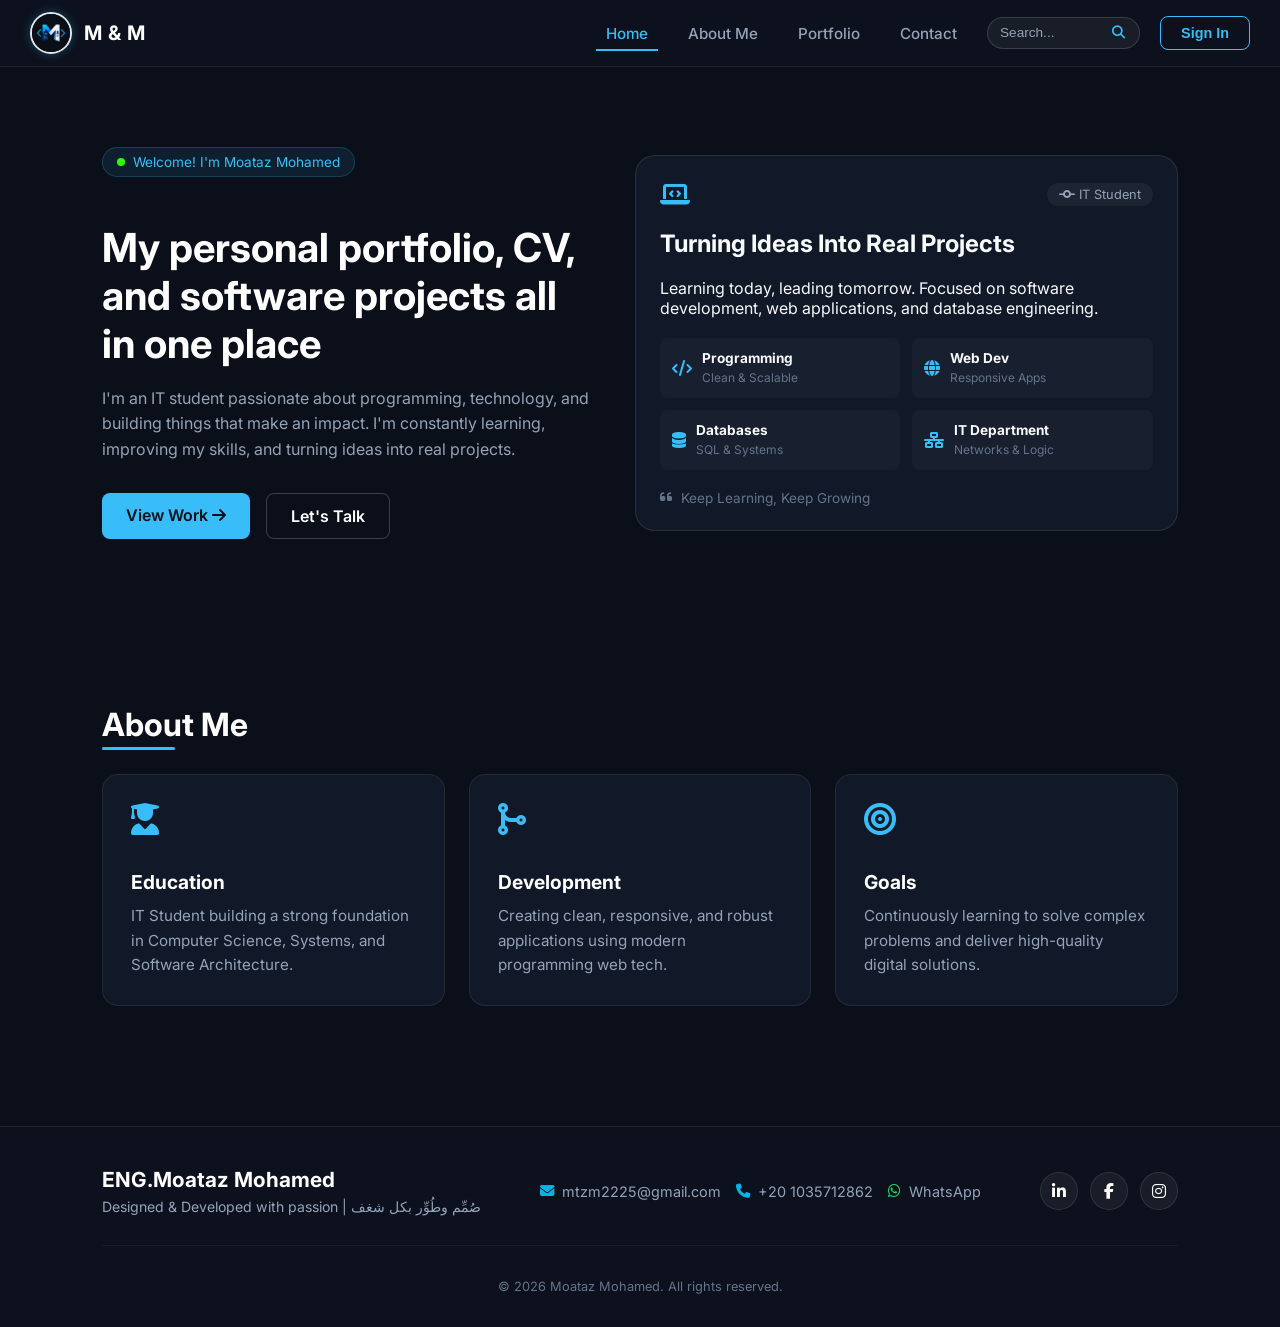
==== 1454.html @ aab0bed7 "moataz" ====
<!DOCTYPE html>
<html lang="en">
<head>
    <!-- Google tag (gtag.js) -->
<script async src="https://www.googletagmanager.com/gtag/js?id=G-TBV7CBHJNB"></script>
<script>
  window.dataLayer = window.dataLayer || [];
  function gtag(){dataLayer.push(arguments);}
  gtag('js', new Date());

  gtag('config', 'G-TBV7CBHJNB');
</script>

    <meta charset="UTF-8">
    <meta name="viewport" content="width=device-width, initial-scale=1.0">
    <link rel="stylesheet" href="11.css"/>
    <link href="https://fonts.googleapis.com/css2?family=Inter:wght@300;400;600;700;800&family=Fira+Code:wght@400;500;700&display=swap" rel="stylesheet">
    <link rel="stylesheet" href="https://cdnjs.cloudflare.com/ajax/libs/font-awesome/6.4.0/css/all.min.css">
    <title>M & M</title>
</head>
<body>  

    <!--##################### السيرش و الزراير + ##############################-->
    <div class="header"> 
        <div class="logo-container">
            <img src="WhatsApp Image 2026-09-08 at 5.55.54 PM.jpeg" alt="Logo">
            <span class="logo-text">M & M</span>
        </div>

        <div class="nav-links">
            <a href="test.html" class="active">Home</a>
            <a href="#about">About Me</a>
            <a href="#portfolio">Portfolio</a>
            <a href="#contact">Contact</a>

            <div class="search-box">
                <input type="text" placeholder="Search..." class="search-input">
                <button class="search-btn">
                    <i class="fa-solid fa-magnifying-glass"></i>
                </button>
            </div>

            <button class="signin-btn">Sign In</button> 
        </div>
    </div>

    <!--##################### HERO SECTION ##############################-->
    <main class="hero-section" id="home">
        <div class="hero-text-content">

            <div class="welcome-pill">
                <span class="green-dot"></span>
                <span>Welcome! I'm Moataz Mohamed</span>
            </div>

            <h1 class="main-title">
                My personal portfolio, CV, and software projects all in one place
            </h1>

            <p class="description">
                I'm an IT student passionate about programming, technology, and building things that make an impact. I'm constantly learning, improving my skills, and turning ideas into real projects.
            </p>

            <div class="cta-buttons">
                <a href="#portfolio" class="btn btn-primary">
                    View Work <i class="fa-solid fa-arrow-right"></i>
                </a>

                <a href="#contact" class="btn btn-secondary">
                    Let's Talk
                </a>
            </div>

        </div>

        <div class="hero-visual-card">
            <div class="card-glow"></div>

            <div class="card-inner">
                <div class="card-header">
                    <div class="laptop-icon">
                        <i class="fa-solid fa-laptop-code"></i>
                    </div>

                    <div class="badge-status">
                        <i class="fa-solid fa-code-commit"></i> IT Student
                    </div>
                </div>

                <div class="card-body">
                    <h2>Turning Ideas Into Real Projects</h2>
                    <p class="card-text">
                        Learning today, leading tomorrow. Focused on software development, web applications, and database engineering.
                    </p>

                    <div class="skills-grid">
                        <div class="skill-box">
                            <i class="fa-solid fa-code"></i>
                            <div>
                                <h4>Programming</h4>
                                <span>Clean & Scalable</span>
                            </div>
                        </div>

                        <div class="skill-box">
                            <i class="fa-solid fa-globe"></i>
                            <div>
                                <h4>Web Dev</h4>
                                <span>Responsive Apps</span>
                            </div>
                        </div>

                        <div class="skill-box">
                            <i class="fa-solid fa-database"></i>
                            <div>
                                <h4>Databases</h4>
                                <span>SQL & Systems</span>
                            </div>
                        </div>

                        <div class="skill-box">
                            <i class="fa-solid fa-network-wired"></i>
                            <div>
                                <h4>IT Department</h4>
                                <span>Networks & Logic</span>
                            </div>
                        </div>
                    </div>

                    <div class="card-footer-motto">
                        <i class="fa-solid fa-quote-left"></i>
                        <span>Keep Learning, Keep Growing</span>
                    </div>
                </div>
            </div>
        </div>
    </main>





    <!--##################### ABOUT SECTION ##############################-->
    <section class="about-section" id="about">
        <h2 class="section-title">About Me</h2>

        <div class="about-grid">
            <div class="about-card">
                <i class="fa-solid fa-user-graduate icon"></i>
                <h3>Education</h3>
                <p>IT Student building a strong foundation in Computer Science, Systems, and Software Architecture.</p>
            </div>

            <div class="about-card">
                <i class="fa-solid fa-code-merge icon"></i>
                <h3>Development</h3>
                <p>Creating clean, responsive, and robust applications using modern programming web tech.</p>
            </div>

            <div class="about-card">
                <i class="fa-solid fa-bullseye icon"></i>
                <h3>Goals</h3>
                <p>Continuously learning to solve complex problems and deliver high-quality digital solutions.</p>
            </div>
        </div>
    </section>
                                     

                                          <!--  دي بقا الخاتمه الاخيره خالصلا*-->

 <footer class="footer-section">
    <div class="footer-container">
        
        <div class="footer-info">
            <h3>ENG.Moataz Mohamed</h3>
            <p class="footer-quote">Designed & Developed with passion | صُمِّم وطُوِّر بكل شغف</p>
        </div>

        <div class="footer-contact">
            <a href="mailto:your-mtzm2225@gmail.com" class="contact-item">
                <i class="fa-solid fa-envelope"></i> mtzm2225@gmail.com
            </a>
            <a href="tel:+20 1035712862" class="contact-item">
                <i class="fa-solid fa-phone"></i> +20 1035712862
            </a>

            <a href="https://wa.me/201280090726" target="_blank" class="contact-item whatsapp">
                <i class="fa-brands fa-whatsapp"></i> WhatsApp
            </a>
        </div>

        <div class="footer-socials">
            <a href="https://www.linkedin.com/in/moataz-mohamed-342b32399?utm_source=share_via&utm_content=profile&utm_medium=member_ios" target="_blank" title="LinkedIn"><i class="fa-brands fa-linkedin-in"></i></a>
            <a href="https://www.facebook.com/share/1Dj97JqdS8/?mibextid=wwXIfr" target="_blank" title="Facebook"><i class="fa-brands fa-facebook-f"></i></a>
            <a href="https://www.instagram.com/moataz_____mohamed?stkn=OHd1ZWlhbnJqNzMz&utm_source=qr" target="_blank" title="Instagram"><i class="fa-brands fa-instagram"></i></a>
        </div>

    </div>

    <div class="footer-bottom">
        <p>© 2026 Moataz Mohamed. All rights reserved.</p>
    </div>
</footer>


</body>
</html>
---- 11.css ----
/* ==================== 1. التنسيقات العامة للموقع ==================== */
* {
    box-sizing: border-box;
}

body {
    margin: 0;
    font-family: 'Inter', Arial, sans-serif;
    background-color: #0b0f19;
    color: #f8fafc;
}

/* ==================== 2. الشريط العلوي (Header & Navigation) ==================== */

.header {
    background-color: #0d111d;
    display: flex;
    justify-content: space-between;
    align-items: center;
    padding: 12px 30px;
    border-bottom: 1px solid rgba(255, 255, 255, 0.08);
    position: sticky;
    top: 0;
    z-index: 1000;
} 

.logo-container {
    display: flex;
    align-items: center;
    gap: 12px;
}

.logo-container img {
    height: 42px;
    width: 42px;
    object-fit: cover;
    border-radius: 50%;
    border: 2px solid #ddeaf0;
    box-shadow: 0 0 10px rgba(56, 189, 248, 0.3);
}

.logo-container .logo-text {
    color: #ffffff;
    font-size: 1.25rem;
    font-weight: 700;
    text-decoration: none;
    letter-spacing: 0.5px;
}

.nav-links {
    display: flex;
    align-items: center;
    gap: 20px;
}

.nav-links a {
    color: #94a3b8;
    text-decoration: none;
    position: relative;
    padding: 6px 10px;
    font-weight: 500;
    font-size: 0.95rem;
    transition: color 0.3s ease;
}

.nav-links a:hover,
.nav-links a.active {
    color: #38bdf8;
}

.nav-links a::after {
    content: '';
    position: absolute;
    left: 0;
    bottom: -2px;
    width: 0;
    height: 2px;
    background-color: #38bdf8;
    transition: width 0.3s ease;
}

.nav-links a:hover::after,
.nav-links a.active::after { 
    width: 100%;
}

/* ==================== 3. زر تسجيل الدخول (Sign In Button) ==================== */

.signin-btn {
    padding: 8px 20px;
    border: 1px solid #38bdf8;
    background: transparent;
    color: #38bdf8;
    border-radius: 8px;
    cursor: pointer;
    font-size: 0.9rem;
    font-weight: 600;
    transition: all 0.3s ease;
}

.signin-btn:hover {
    color: #0b0f19;
    background-color: #38bdf8;
    box-shadow: 0 0 15px rgba(56, 189, 248, 0.5);
    transform: translateY(-2px);
}

/* ==================== 4. مربع البحث (Search Box) ==================== */

.search-box {
    display: flex;
    align-items: center;
    background: rgba(255, 255, 255, 0.05);
    border: 1px solid rgba(255, 255, 255, 0.15);
    border-radius: 20px;
    padding: 4px 10px;
    transition: all 0.3s ease;
}

.search-box:focus-within {
    border-color: #38bdf8;
    box-shadow: 0 0 10px rgba(56, 189, 248, 0.3);
    background: rgba(255, 255, 255, 0.1);
}

.search-input {
    background: transparent;
    border: none;
    outline: none;
    color: #f8fafc;
    font-size: 0.85rem;
    width: 110px;
    transition: width 0.3s ease;
}

.search-input:focus {
    width: 150px;
}

.search-input::placeholder {
    color: #94a3b8;
}

.search-btn {
    background: transparent;
    border: none;
    color: #38bdf8;
    cursor: pointer;
    padding: 4px;
    display: flex;
    align-items: center;
    justify-content: center;
}




























/* ==================== 5. قسم الـ Hero الرئيسي ==================== */

.hero-section {
    display: flex;
    align-items: center;
    justify-content: space-between;
    gap: 40px;
    padding: 80px 8%;
    max-width: 1400px;
    margin: 0 auto;
}

.hero-text-content {
    flex: 1;
}

.welcome-pill {
    display: inline-flex;
    align-items: center;
    gap: 8px;
    background: rgba(56, 189, 248, 0.1);
    border: 1px solid rgba(56, 189, 248, 0.2);
    padding: 6px 14px;
    border-radius: 20px;
    color: #38bdf8;
    font-size: 0.85rem;
    margin-bottom: 20px;
}

.green-dot {
    width: 8px;
    height: 8px;
    background-color: #2bff00;
    border-radius: 50%;
}

.main-title {
    font-size: 2.5rem;
    line-height: 1.2;
    margin-bottom: 18px;
    color: #ffffff;
}

.description {
    color: #94a3b8;
    line-height: 1.6;
    margin-bottom: 30px;
    font-size: 1rem;
}

.cta-buttons {
    display: flex;
    gap: 16px;
}

.btn {
    padding: 12px 24px;
    border-radius: 8px;
    text-decoration: none;
    font-weight: 600;
    transition: all 0.3s ease;
}

.btn-primary {
    background: #38bdf8;
    color: #0b0f19;
}

.btn-primary:hover {
    box-shadow: 0 0 15px rgba(56, 189, 248, 0.4);
    transform: translateY(-2px);
}

.btn-secondary {
    border: 1px solid rgba(255, 255, 255, 0.2);
    color: #ffffff;
}

.btn-secondary:hover {
    background: rgba(255, 255, 255, 0.05);
}

/* بطاقة الجانب البصري Hero Card */
.hero-visual-card {
    flex: 1;
    position: relative;
    background: #111827;
    border: 1px solid rgba(255, 255, 255, 0.1);
    border-radius: 20px;
    padding: 24px;
}

.card-header {
    display: flex;
    justify-content: space-between;
    align-items: center;
    margin-bottom: 20px;
}

.laptop-icon {
    font-size: 1.5rem;
    color: #38bdf8;
}

.badge-status {
    background: rgba(255, 255, 255, 0.05);
    padding: 4px 12px;
    border-radius: 12px;
    font-size: 0.8rem;
    color: #94a3b8;
}

.skills-grid {
    display: grid;
    grid-template-columns: repeat(2, 1fr);
    gap: 12px;
    margin: 20px 0;
}

.skill-box {
    display: flex;
    align-items: center;
    gap: 10px;
    background: rgba(255, 255, 255, 0.03);
    padding: 12px;
    border-radius: 8px;
}

.skill-box i {
    color: #38bdf8;
}

.skill-box h4 {
    margin: 0;
    font-size: 0.85rem;
}

.skill-box span {
    font-size: 0.75rem;
    color: #64748b;
}

.card-footer-motto {
    color: #64748b;
    font-size: 0.85rem;
    display: flex;
    align-items: center;
    gap: 8px;
    margin-top: 15px;
}



























/* ==================== 6. قسم التعريف (About Me Section) ==================== */

.about-section {
    padding: 60px 8%;
    max-width: 1400px;
    margin: 0 auto;
}

.section-title {
    font-size: 2rem;
    color: #ffffff;
    margin-bottom: 30px;
    position: relative;
    display: inline-block;
}

.section-title::after {
    content: '';
    position: absolute;
    bottom: -6px;
    left: 0;
    width: 50%;
    height: 3px;
    background: #38bdf8;
    border-radius: 2px;
}

.about-grid {
    display: grid;
    grid-template-columns: repeat(auto-fit, minmax(280px, 1fr));
    gap: 24px;
}

.about-card {
    background: #111827;
    border: 1px solid rgba(255, 255, 255, 0.08);
    padding: 28px;
    border-radius: 16px;
    transition: all 0.3s ease;
}

.about-card:hover {
    border-color: #38bdf8;
    transform: translateY(-5px);
    box-shadow: 0 10px 20px rgba(0, 0, 0, 0.4);
}

.about-card .icon {
    font-size: 2rem;
    color: #38bdf8;
    margin-bottom: 16px;
}

.about-card h3 {
    color: #ffffff;
    font-size: 1.2rem;
    margin-bottom: 10px;
}

.about-card p {
    color: #94a3b8;
    font-size: 0.95rem;
    line-height: 1.6;
    margin: 0;
}



 





























.footer-section {
    background-color: #0d111d;
    border-top: 1px solid rgba(255, 255, 255, 0.08);
    padding: 40px 8% 20px;
    margin-top: 60px;
}

.footer-container {
    display: flex;
    flex-wrap: wrap;
    justify-content: space-between;
    align-items: center;
    gap: 20px;
    max-width: 1400px;
    margin: 0 auto 30px;
}

.footer-info h3 {
    color: #ffffff;
    margin: 0 0 6px 0;
    font-size: 1.3rem;
}

.footer-quote {
    color: #94a3b8;
    font-size: 0.88rem;
    margin: 0;
}

.footer-contact {
    display: flex;
    flex-wrap: wrap;
    gap: 15px;
}

.contact-item {
    color: #94a3b8;
    text-decoration: none;
    font-size: 0.9rem;
    display: flex;
    align-items: center;
    gap: 8px;
    transition: color 0.3s ease;
}

.contact-item i {
    color: #09b2e5;
}

.contact-item:hover {
    color: #09b2e5;
    
}

.contact-item.whatsapp i {
    color: #25d366;
}

.footer-socials {
    display: flex;
    gap: 12px;
}

.footer-socials a {
    width: 38px;
    height: 38px;
    border-radius: 50%;
    background: rgba(255, 255, 255, 0.05);
    border: 1px solid rgba(255, 255, 255, 0.1);
    color: #ffffff;
    display: flex;
    align-items: center;
    justify-content: center;
    text-decoration: none;
    transition: all 0.3s ease;
}

.footer-socials a:hover {
    background: #38bdf8;
    color: #0b0f19;
    transform: translateY(-3px);
    box-shadow: 0 0 12px rgba(56, 189, 248, 0.4);
}

.footer-bottom {
    text-align: center;
    border-top: 1px solid rgba(255, 255, 255, 0.05);
    padding-top: 20px;
    color: #64748b;
    font-size: 0.8rem;
}
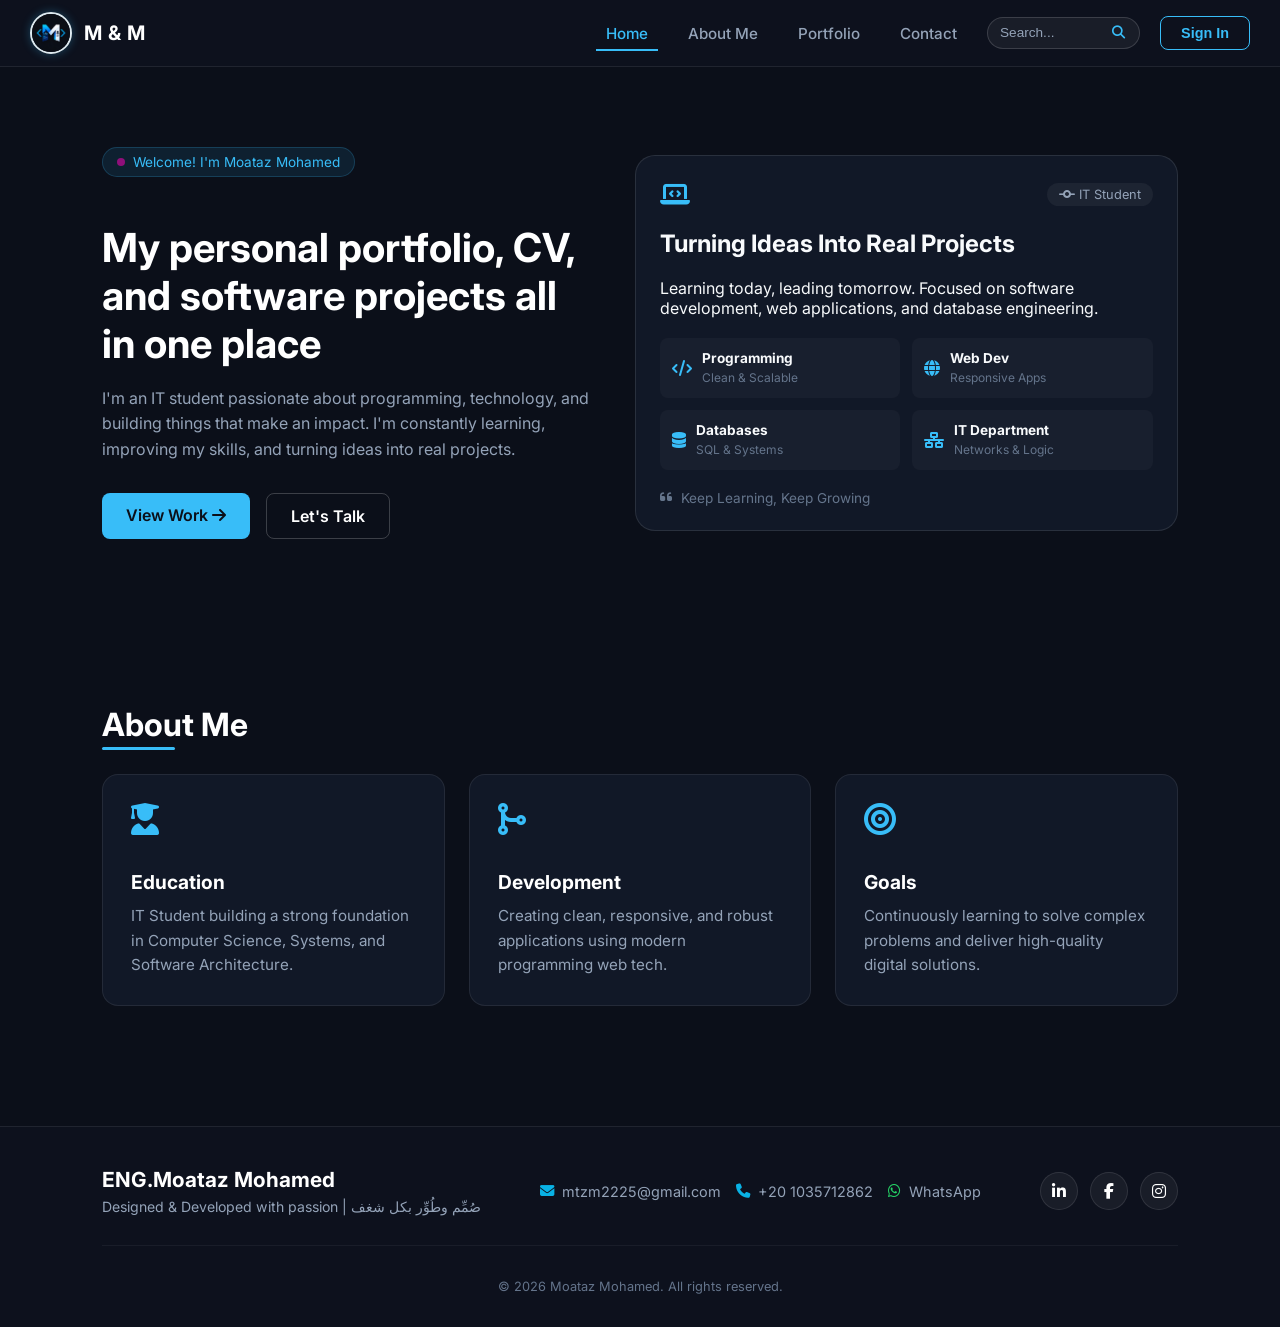
==== commit 7d1a9853: "moataz" ====
--- a/1454.html
+++ b/1454.html
@@ -1,12 +1,12 @@
 <!DOCTYPE html>
 <html lang="en">
 <head>
-    <!-- Google tag (gtag.js) -->
+ <!-- Google tag (gtag.js) -->
 <script async src="https://www.googletagmanager.com/gtag/js?id=G-TBV7CBHJNB"></script>
 <script>
   window.dataLayer = window.dataLayer || [];
   function gtag(){dataLayer.push(arguments);}
-  gtag('js', new Date());
+  gtag('js', new Date())
 
   gtag('config', 'G-TBV7CBHJNB');
 </script>
--- a/11.css
+++ b/11.css
@@ -211,7 +211,9 @@
 .green-dot {
     width: 8px;
     height: 8px;
-    background-color: #2bff00;
+    background-color: #8f0f7a;
+
+    
     border-radius: 50%;
 }
 
